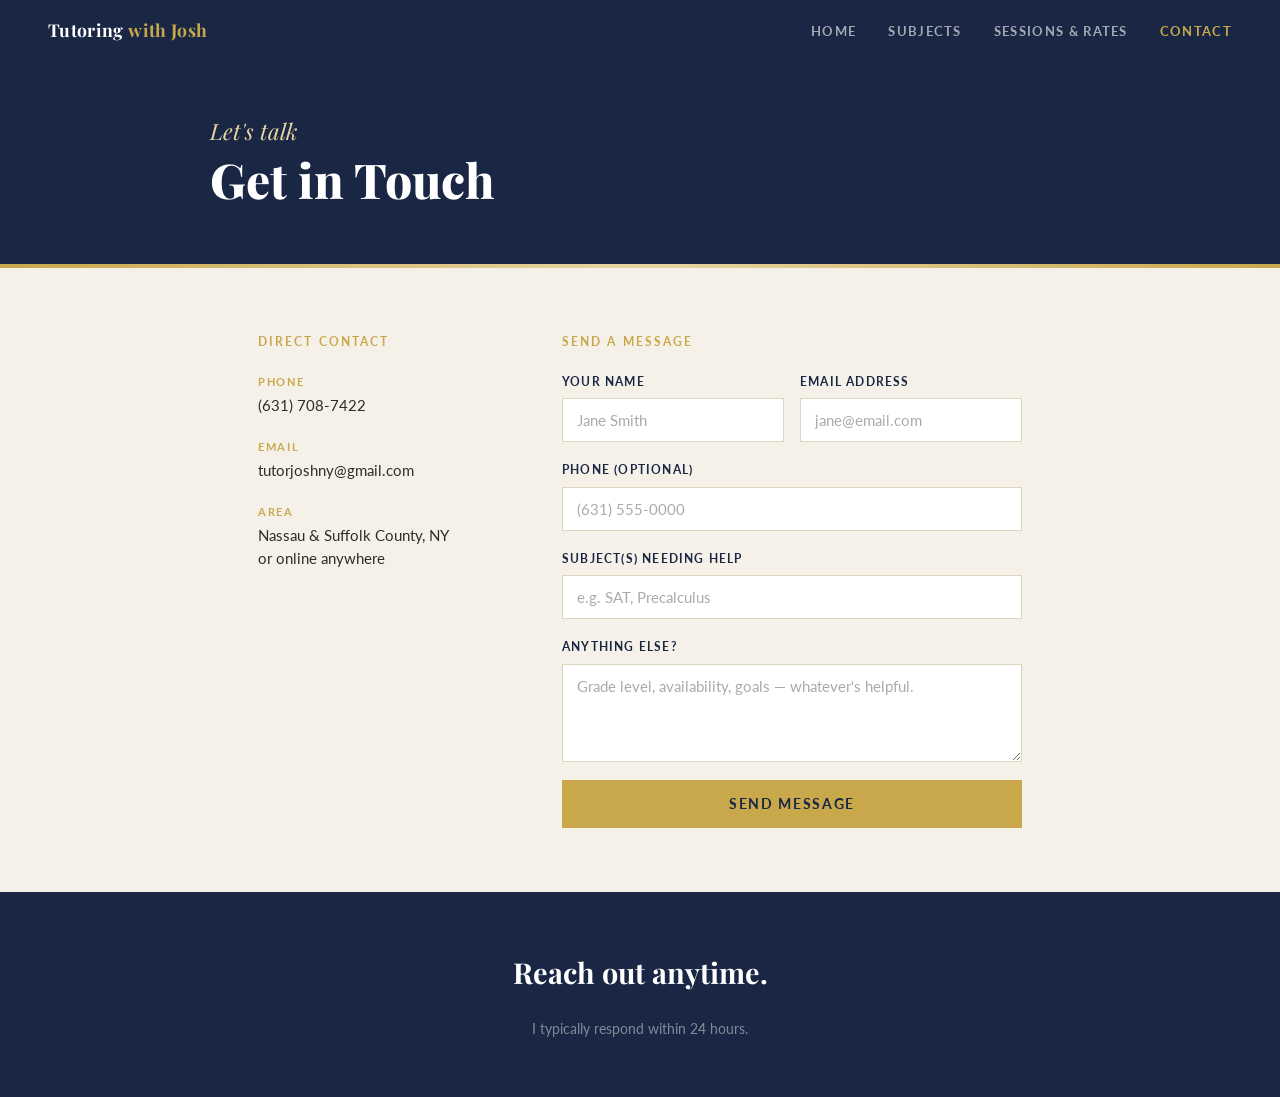
==== contact.html @ 734ff3a3 "Update contact.html" ====
<!DOCTYPE html>
<html lang="en">
<head>
  <meta charset="UTF-8" />
  <meta name="viewport" content="width=device-width, initial-scale=1.0" />
  <title>Contact | Tutoring with Josh</title>
  <link rel="preconnect" href="https://fonts.googleapis.com" />
  <link rel="preconnect" href="https://fonts.gstatic.com" crossorigin />
  <link href="https://fonts.googleapis.com/css2?family=Playfair+Display:ital,wght@0,700;0,800;1,400;1,600&family=Lato:wght@300;400;700&display=swap" rel="stylesheet" />
  <link rel="stylesheet" href="style.css" />
</head>
<body>

  <nav>
    <a class="nav-brand" href="index.html">Tutoring <span>with Josh</span></a>
    <ul class="nav-links">
      <li><a href="index.html">Home</a></li>
      <li><a href="subjects.html">Subjects</a></li>
      <li><a href="sessions.html">Sessions &amp; Rates</a></li>
      <li><a href="contact.html" class="active">Contact</a></li>
    </ul>
  </nav>

  <section class="page-hero">
    <div class="hero-inner">
      <div class="hero-eyebrow">Let's talk</div>
      <h1 class="hero-title" style="font-size: clamp(2rem, 4vw, 3rem);">Get in Touch</h1>
    </div>
  </section>

  <main class="main">
    <div class="contact-layout">

      <div class="contact-info">
        <p class="section-label">Direct Contact</p>
        <ul class="contact-list">
          <li class="contact-row">
            <span class="contact-label">Phone</span>
            <a class="contact-value" href="tel:6317087422">(631) 708-7422</a>
          </li>
          <li class="contact-row">
            <span class="contact-label">Email</span>
            <a class="contact-value" href="mailto:tutorjoshny@gmail.com">tutorjoshny@gmail.com</a>
          </li>
          <li class="contact-row">
            <span class="contact-label">Area</span>
            <span class="contact-value">Nassau &amp; Suffolk County, NY<br/>or online anywhere</span>
          </li>
        </ul>
      </div>

      <div class="contact-form-wrap">
        <p class="section-label">Send a Message</p>
        <form action="https://api.web3forms.com/submit" method="POST" class="contact-form">
          <input type="hidden" name="access_key" value="3a1e48f5-1595-4da3-b4a2-e59e41908c08" />
          <input type="hidden" name="subject" value="New Tutoring Inquiry" />
          <input type="hidden" name="redirect" value="false" />

          <div class="field-row">
            <div class="field">
              <label for="name">Your Name</label>
              <input type="text" id="name" name="name" placeholder="Jane Smith" required />
            </div>
            <div class="field">
              <label for="email">Email Address</label>
              <input type="email" id="email" name="email" placeholder="jane@email.com" required />
            </div>
          </div>

          <div class="field">
            <label for="phone">Phone (optional)</label>
            <input type="tel" id="phone" name="phone" placeholder="(631) 555-0000" />
          </div>

          <div class="field">
            <label for="subject">Subject(s) Needing Help</label>
            <input type="text" id="subject-help" name="subject_help" placeholder="e.g. SAT, Precalculus" />
          </div>

          <div class="field">
            <label for="message">Anything else?</label>
            <textarea id="message" name="message" rows="4" placeholder="Grade level, availability, goals — whatever's helpful."></textarea>
          </div>

          <button type="submit" class="btn btn-submit">Send Message</button>
        </form>
      </div>

    </div>
  </main>

  <footer>
    <div class="footer-inner footer-simple">
      <p class="footer-headline">Reach out anytime.</p>
      <p style="color:rgba(255,255,255,0.45); font-size:0.9rem; margin-top:8px;">I typically respond within 24 hours.</p>
    </div>
  </footer>

</body>
</html>
---- style.css ----
*, *::before, *::after { box-sizing: border-box; margin: 0; padding: 0; }

:root {
  --navy: #1a2744;
  --navy-light: #243058;
  --gold: #c9a84c;
  --gold-light: #e8d5a3;
  --cream: #f5f1e8;
  --white: #ffffff;
  --text: #2c2c2c;
  --text-muted: #666;
  --border: #ddd5c0;
}

html { scroll-behavior: smooth; }

body {
  font-family: 'Lato', sans-serif;
  color: var(--text);
  background: var(--cream);
  font-size: 16px;
  line-height: 1.7;
}

/* ── NAV ── */
nav {
  background: var(--navy);
  position: sticky;
  top: 0;
  z-index: 100;
  display: flex;
  justify-content: space-between;
  align-items: center;
  padding: 0 48px;
  height: 60px;
}

.nav-brand {
  font-family: 'Playfair Display', serif;
  color: var(--white);
  font-size: 1.1rem;
  font-weight: 700;
  letter-spacing: 0.02em;
  text-decoration: none;
}

.nav-brand span { color: var(--gold); }

.nav-links {
  display: flex;
  gap: 32px;
  list-style: none;
}

.nav-links a {
  color: rgba(255,255,255,0.6);
  text-decoration: none;
  font-size: 0.82rem;
  font-weight: 700;
  letter-spacing: 0.1em;
  text-transform: uppercase;
  transition: color 0.2s;
}

.nav-links a:hover,
.nav-links a.active { color: var(--gold); }

/* ── HERO ── */
.hero {
  background: var(--navy);
  padding: 80px 48px 72px;
  position: relative;
  overflow: hidden;
}

.hero::after {
  content: '';
  position: absolute;
  bottom: 0; left: 0; right: 0;
  height: 4px;
  background: linear-gradient(90deg, var(--gold), var(--gold-light), var(--gold));
}

.page-hero {
  background: var(--navy);
  padding: 52px 48px 48px;
  position: relative;
}

.page-hero::after {
  content: '';
  position: absolute;
  bottom: 0; left: 0; right: 0;
  height: 4px;
  background: linear-gradient(90deg, var(--gold), var(--gold-light), var(--gold));
}

.hero-inner {
  max-width: 860px;
  margin: 0 auto;
}

.hero-eyebrow {
  font-family: 'Playfair Display', serif;
  font-style: italic;
  color: var(--gold-light);
  font-size: 1.4rem;
  font-weight: 400;
  margin-bottom: 4px;
  opacity: 0;
  animation: fadeUp 0.6s 0.1s forwards;
}

.hero-title {
  font-family: 'Playfair Display', serif;
  font-size: clamp(2.6rem, 5vw, 3.8rem);
  font-weight: 800;
  color: var(--white);
  line-height: 1.05;
  margin-bottom: 16px;
  opacity: 0;
  animation: fadeUp 0.6s 0.25s forwards;
}

.hero-title span { color: var(--gold); }

.hero-sub {
  color: rgba(255,255,255,0.6);
  font-size: 1rem;
  font-weight: 300;
  letter-spacing: 0.08em;
  text-transform: uppercase;
  opacity: 0;
  animation: fadeUp 0.6s 0.4s forwards;
}

.hero-cta {
  margin-top: 36px;
  opacity: 0;
  animation: fadeUp 0.6s 0.55s forwards;
}

@keyframes fadeUp {
  from { opacity: 0; transform: translateY(18px); }
  to   { opacity: 1; transform: translateY(0); }
}

/* ── BUTTONS ── */
.btn {
  display: inline-block;
  background: var(--gold);
  color: var(--navy);
  font-family: 'Lato', sans-serif;
  font-weight: 700;
  font-size: 0.82rem;
  letter-spacing: 0.12em;
  text-transform: uppercase;
  text-decoration: none;
  padding: 14px 32px;
  border: none;
  cursor: pointer;
  transition: background 0.2s, transform 0.15s;
}

.btn:hover {
  background: var(--gold-light);
  transform: translateY(-1px);
}

.btn-outline {
  background: transparent;
  color: var(--white);
  border: 1px solid rgba(255,255,255,0.35);
  margin-left: 12px;
}

.btn-outline:hover {
  background: rgba(255,255,255,0.08);
  transform: translateY(-1px);
}

.btn-dark {
  background: var(--navy);
  color: var(--white);
}

.btn-dark:hover { background: var(--navy-light); }

.btn-submit {
  width: 100%;
  padding: 16px;
  font-size: 0.85rem;
}

/* ── TESTIMONIAL ── */
.testimonial-band {
  background: var(--white);
  padding: 48px;
  border-bottom: 1px solid var(--border);
}

.testimonial-inner {
  max-width: 860px;
  margin: 0 auto;
  display: flex;
  gap: 24px;
  align-items: flex-start;
}

.testimonial-bar {
  width: 4px;
  min-height: 80px;
  background: var(--gold);
  flex-shrink: 0;
  margin-top: 4px;
}

.testimonial-text {
  font-family: 'Playfair Display', serif;
  font-style: italic;
  font-size: 1.15rem;
  color: #333;
  line-height: 1.7;
}

.testimonial-attr {
  margin-top: 12px;
  font-size: 0.75rem;
  font-weight: 700;
  letter-spacing: 0.12em;
  text-transform: uppercase;
  color: var(--gold);
}

/* ── MAIN ── */
.main {
  max-width: 860px;
  margin: 0 auto;
  padding: 64px 48px;
}

.section-label {
  font-size: 0.72rem;
  font-weight: 700;
  letter-spacing: 0.18em;
  text-transform: uppercase;
  color: var(--gold);
  margin-bottom: 20px;
}

.section-intro {
  color: #444;
  font-size: 0.95rem;
  margin-bottom: 24px;
}

.divider {
  height: 1px;
  background: var(--border);
  margin: 0 0 56px;
}

.content-section { margin-bottom: 56px; }

/* ── ABOUT ── */
.about-text p {
  color: #444;
  font-size: 0.97rem;
  line-height: 1.8;
  margin-bottom: 14px;
}

.about-text p:last-of-type { margin-bottom: 0; }

/* ── SUBJECTS ── */
.services-grid {
  display: grid;
  grid-template-columns: 1fr 1fr;
  gap: 48px;
  align-items: start;
}

.services-heading {
  font-family: 'Playfair Display', serif;
  font-size: 1rem;
  font-weight: 700;
  color: var(--navy);
  margin-bottom: 16px;
}

.pill-row {
  display: flex;
  flex-wrap: wrap;
  gap: 10px;
}

.pill {
  background: var(--navy);
  color: var(--white);
  font-size: 0.82rem;
  font-weight: 700;
  letter-spacing: 0.04em;
  padding: 9px 18px;
}

.pill--gold {
  background: rgba(26, 39, 68, 0.28);
  color: var(--navy);
  border: 1.5px solid var(--gold);
}

.approach-text {
  font-size: 0.92rem;
  color: #444;
  line-height: 1.75;
}

/* ── SESSION FORMAT ── */
.format-grid {
  display: grid;
  grid-template-columns: 1fr 1fr;
  gap: 16px;
}

.format-card {
  background: var(--white);
  border: 1px solid var(--border);
  padding: 28px 24px;
  transition: border-color 0.2s;
}

.format-card:hover { border-color: var(--gold); }

.format-title {
  font-family: 'Playfair Display', serif;
  font-size: 1.1rem;
  font-weight: 700;
  color: var(--navy);
  margin-bottom: 8px;
}

.format-desc {
  font-size: 0.9rem;
  color: var(--text-muted);
  line-height: 1.6;
}

.area-list {
  list-style: none;
  margin-top: 12px;
  display: flex;
  flex-direction: column;
  gap: 6px;
}

.area-list li {
  font-size: 0.87rem;
  color: var(--text-muted);
  line-height: 1.5;
}

.area-county-inline {
  font-weight: 700;
  color: var(--navy);
}

/* ── RATES ── */
.rates-grid {
  display: grid;
  grid-template-columns: repeat(3, 1fr);
  gap: 16px;
}

.rate-card {
  background: var(--white);
  border: 1px solid var(--border);
  padding: 28px 24px;
  display: flex;
  flex-direction: column;
  align-items: center;
  text-align: center;
}

.rate-card--highlight {
  border-color: var(--gold);
  background: var(--cream);
}

.rate-title {
  font-family: 'Playfair Display', serif;
  font-size: 1.05rem;
  font-weight: 700;
  color: var(--navy);
  margin-bottom: 6px;
}

.rate-duration {
  font-size: 0.75rem;
  font-weight: 700;
  letter-spacing: 0.08em;
  text-transform: uppercase;
  color: var(--gold);
  margin-bottom: 12px;
}

.rate-desc {
  font-size: 0.88rem;
  color: var(--text-muted);
  line-height: 1.6;
  flex: 1;
}

/* ── CONTACT ── */
.contact-layout {
  display: grid;
  grid-template-columns: 240px 1fr;
  gap: 64px;
  align-items: start;
}

.contact-list {
  list-style: none;
  display: flex;
  flex-direction: column;
  gap: 20px;
}

.contact-row {
  display: flex;
  flex-direction: column;
  gap: 3px;
}

.contact-label {
  font-size: 0.7rem;
  font-weight: 700;
  letter-spacing: 0.15em;
  text-transform: uppercase;
  color: var(--gold);
}

.contact-value {
  color: var(--text);
  font-size: 0.95rem;
  text-decoration: none;
  line-height: 1.5;
}

a.contact-value:hover { color: var(--navy); text-decoration: underline; }

/* ── FORM ── */
.contact-form {
  display: flex;
  flex-direction: column;
  gap: 18px;
}

.field-row {
  display: grid;
  grid-template-columns: 1fr 1fr;
  gap: 16px;
}

.field {
  display: flex;
  flex-direction: column;
  gap: 6px;
}

.field label {
  font-size: 0.75rem;
  font-weight: 700;
  letter-spacing: 0.1em;
  text-transform: uppercase;
  color: var(--navy);
}

.field input,
.field textarea {
  background: var(--white);
  border: 1px solid var(--border);
  padding: 12px 14px;
  font-family: 'Lato', sans-serif;
  font-size: 0.95rem;
  color: var(--text);
  outline: none;
  transition: border-color 0.2s;
  width: 100%;
}

.field input:focus,
.field textarea:focus { border-color: var(--gold); }

.field input::placeholder,
.field textarea::placeholder { color: #aaa; }

.field textarea { resize: vertical; }

/* ── FOOTER ── */
footer {
  background: var(--navy);
  padding: 56px 48px;
}

.footer-inner {
  max-width: 860px;
  margin: 0 auto;
}

.footer-simple { text-align: center; }

.footer-headline {
  font-family: 'Playfair Display', serif;
  font-size: 1.8rem;
  font-weight: 700;
  color: var(--white);
  margin-bottom: 20px;
}

/* ── RESPONSIVE ── */
@media (max-width: 700px) {
  nav { padding: 0 20px; }
  .nav-links { gap: 14px; }
  .nav-links a { font-size: 0.75rem; }
  .hero, .page-hero { padding: 52px 24px 48px; }
  .testimonial-band { padding: 36px 24px; }
  .main { padding: 48px 24px; }
  .services-grid { grid-template-columns: 1fr; gap: 32px; }
  .format-grid { grid-template-columns: 1fr; }
  .rates-grid { grid-template-columns: 1fr; }
  .contact-layout { grid-template-columns: 1fr; gap: 40px; }
  .field-row { grid-template-columns: 1fr; }
  footer { padding: 48px 24px; }
  .btn-outline { margin-left: 0; margin-top: 10px; display: block; text-align: center; }
}
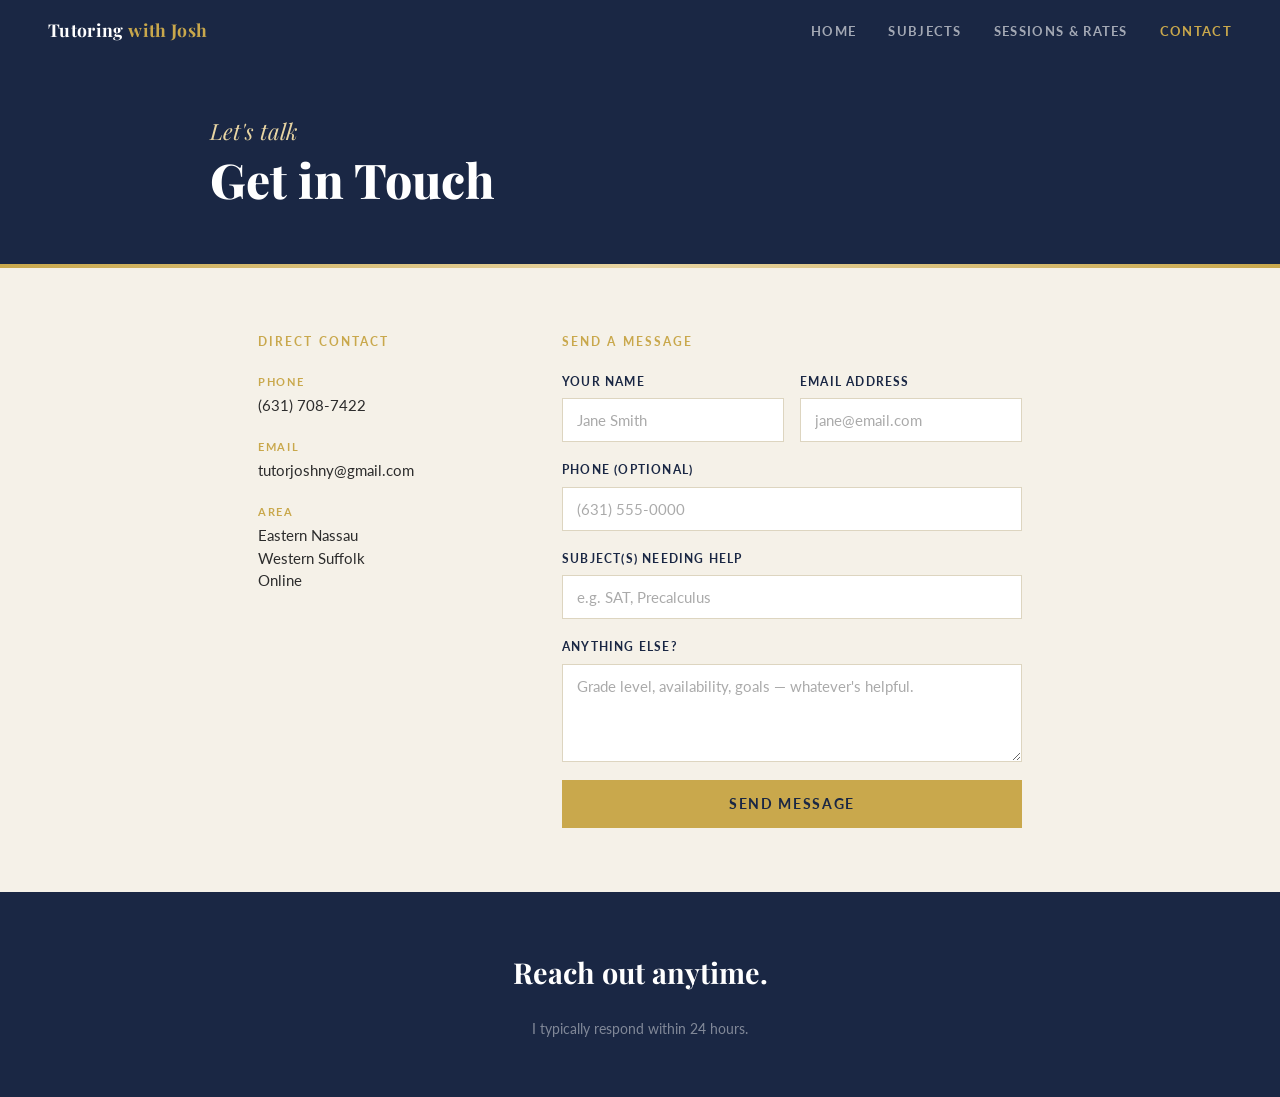
==== commit fcf38b3e: "Update contact.html" ====
--- a/contact.html
+++ b/contact.html
@@ -44,7 +44,7 @@
           </li>
           <li class="contact-row">
             <span class="contact-label">Area</span>
-            <span class="contact-value">Nassau &amp; Suffolk County, NY<br/>or online anywhere</span>
+            <span class="contact-value">Eastern Nassau <br> Western Suffolk <br/> Online </span>
           </li>
         </ul>
       </div>
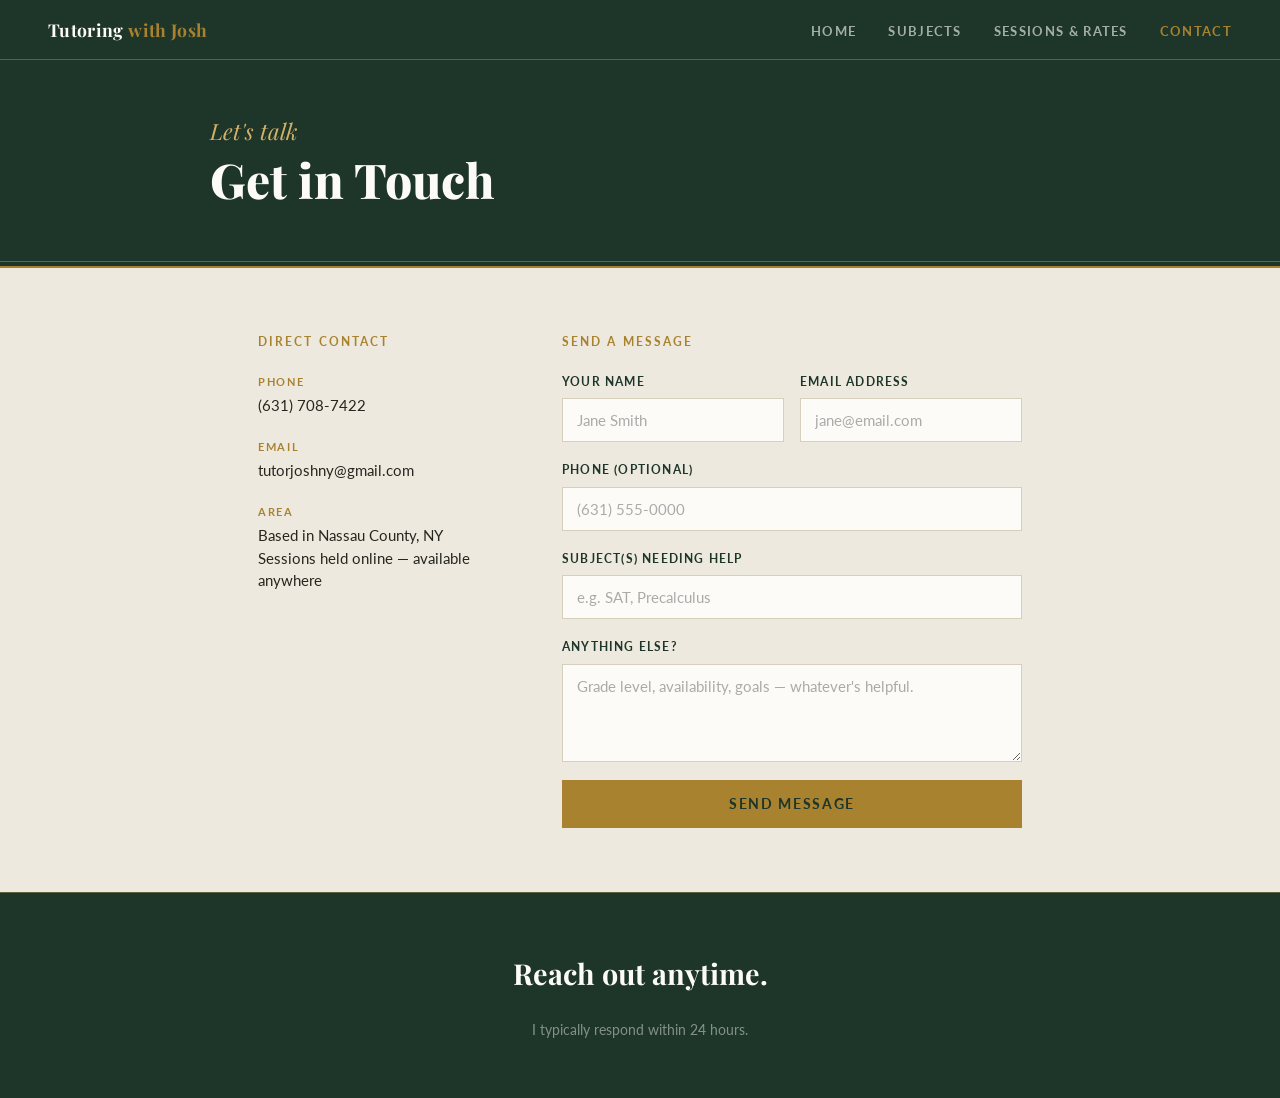
==== commit 9cf59846: "Add files via upload" ====
--- a/contact.html
+++ b/contact.html
@@ -44,7 +44,7 @@
           </li>
           <li class="contact-row">
             <span class="contact-label">Area</span>
-            <span class="contact-value">Eastern Nassau <br> Western Suffolk <br/> Online </span>
+            <span class="contact-value">Based in Nassau County, NY <br/> Sessions held online — available anywhere</span>
           </li>
         </ul>
       </div>
--- a/style.css
+++ b/style.css
@@ -1,15 +1,15 @@
 *, *::before, *::after { box-sizing: border-box; margin: 0; padding: 0; }
 
 :root {
-  --navy: #1a2744;
-  --navy-light: #243058;
-  --gold: #c9a84c;
-  --gold-light: #e8d5a3;
-  --cream: #f5f1e8;
-  --white: #ffffff;
-  --text: #2c2c2c;
-  --text-muted: #666;
-  --border: #ddd5c0;
+  --navy: #1e3629;
+  --navy-light: #2c4d3d;
+  --gold: #a9822f;
+  --gold-light: #d3b168;
+  --cream: #ede9df;
+  --white: #fcfbf8;
+  --text: #262620;
+  --text-muted: #6b6355;
+  --border: #d6cfbc;
 }
 
 html { scroll-behavior: smooth; }
@@ -17,14 +17,15 @@
 body {
   font-family: 'Lato', sans-serif;
   color: var(--text);
-  background: var(--cream);
+  background-color: var(--cream);
   font-size: 16px;
   line-height: 1.7;
 }
 
 /* ── NAV ── */
 nav {
-  background: var(--navy);
+  background-color: var(--navy);
+  border-bottom: 1px solid rgba(211,177,104,0.35);
   position: sticky;
   top: 0;
   z-index: 100;
@@ -67,32 +68,56 @@
 
 /* ── HERO ── */
 .hero {
-  background: var(--navy);
+  background-color: var(--navy);
+  background-image: url('marble-dark.png');
+  background-size: cover;
+  background-position: center;
+  background-repeat: no-repeat;
   padding: 80px 48px 72px;
   position: relative;
   overflow: hidden;
+}
+
+.hero::before {
+  content: '';
+  position: absolute;
+  bottom: 6px; left: 0; right: 0;
+  height: 1px;
+  background: rgba(211,177,104,0.4);
 }
 
 .hero::after {
   content: '';
   position: absolute;
   bottom: 0; left: 0; right: 0;
-  height: 4px;
-  background: linear-gradient(90deg, var(--gold), var(--gold-light), var(--gold));
+  height: 2px;
+  background: var(--gold);
 }
 
 .page-hero {
-  background: var(--navy);
+  background-color: var(--navy);
+  background-image: url('marble-dark.png');
+  background-size: cover;
+  background-position: center;
+  background-repeat: no-repeat;
   padding: 52px 48px 48px;
   position: relative;
+}
+
+.page-hero::before {
+  content: '';
+  position: absolute;
+  bottom: 6px; left: 0; right: 0;
+  height: 1px;
+  background: rgba(211,177,104,0.4);
 }
 
 .page-hero::after {
   content: '';
   position: absolute;
   bottom: 0; left: 0; right: 0;
-  height: 4px;
-  background: linear-gradient(90deg, var(--gold), var(--gold-light), var(--gold));
+  height: 2px;
+  background: var(--gold);
 }
 
 .hero-inner {
@@ -207,6 +232,20 @@
   align-items: flex-start;
 }
 
+.testimonials-grid {
+  max-width: 1040px;
+  margin: 0 auto;
+  display: grid;
+  grid-template-columns: repeat(3, 1fr);
+  gap: 32px;
+}
+
+.testimonial-card {
+  display: flex;
+  gap: 16px;
+  align-items: flex-start;
+}
+
 .testimonial-bar {
   width: 4px;
   min-height: 80px;
@@ -270,6 +309,39 @@
   margin-bottom: 14px;
 }
 
+.about-layout {
+  display: flex;
+  gap: 48px;
+  align-items: flex-start;
+}
+
+.about-image {
+  flex-shrink: 0;
+  width: 260px;
+}
+
+.about-image img {
+  width: 100%;
+  height: 340px;
+  object-fit: cover;
+  object-position: top;
+  border: 7px solid var(--white);
+  outline: 1px solid var(--border);
+  box-shadow: 0 4px 16px rgba(30,54,41,0.16);
+  display: block;
+}
+
+@media (max-width: 700px) {
+  .about-layout {
+    flex-direction: column;
+  }
+
+  .about-image {
+    width: 100%;
+    max-width: 320px;
+  }
+}
+
 .about-text p:last-of-type { margin-bottom: 0; }
 
 /* ── SUBJECTS ── */
@@ -326,7 +398,8 @@
   background: var(--white);
   border: 1px solid var(--border);
   padding: 28px 24px;
-  transition: border-color 0.2s;
+  box-shadow: 0 1px 4px rgba(30,54,41,0.06);
+  transition: border-color 0.2s, box-shadow 0.2s;
 }
 
 .format-card:hover { border-color: var(--gold); }
@@ -379,6 +452,7 @@
   flex-direction: column;
   align-items: center;
   text-align: center;
+  box-shadow: 0 1px 4px rgba(30,54,41,0.06);
 }
 
 .rate-card--highlight {
@@ -498,8 +572,13 @@
 
 /* ── FOOTER ── */
 footer {
-  background: var(--navy);
+  background-color: var(--navy);
+  background-image: url('marble-dark.png');
+  background-size: cover;
+  background-position: center;
+  background-repeat: no-repeat;
   padding: 56px 48px;
+  border-top: 1px solid rgba(211,177,104,0.35);
 }
 
 .footer-inner {
@@ -519,11 +598,14 @@
 
 /* ── RESPONSIVE ── */
 @media (max-width: 700px) {
-  nav { padding: 0 20px; }
-  .nav-links { gap: 14px; }
-  .nav-links a { font-size: 0.75rem; }
+  nav { padding: 12px 20px; height: auto; flex-wrap: wrap; gap: 8px; }
+  .nav-links { gap: 10px; }
+  .nav-links a { font-size: 0.68rem; }
   .hero, .page-hero { padding: 52px 24px 48px; }
+  .btn { text-align: center; display: block; }
+  .hero-cta { display: flex; flex-direction: column; gap: 10px; }
   .testimonial-band { padding: 36px 24px; }
+  .testimonials-grid { grid-template-columns: 1fr; gap: 28px; }
   .main { padding: 48px 24px; }
   .services-grid { grid-template-columns: 1fr; gap: 32px; }
   .format-grid { grid-template-columns: 1fr; }
@@ -531,5 +613,7 @@
   .contact-layout { grid-template-columns: 1fr; gap: 40px; }
   .field-row { grid-template-columns: 1fr; }
   footer { padding: 48px 24px; }
-  .btn-outline { margin-left: 0; margin-top: 10px; display: block; text-align: center; }
-}
+  .btn-outline { margin-left: 0; margin-top: 0; display: block; text-align: center; }
+  .about-layout { flex-direction: column; }
+  .about-image { width: 100%; max-width: 320px; }
+}
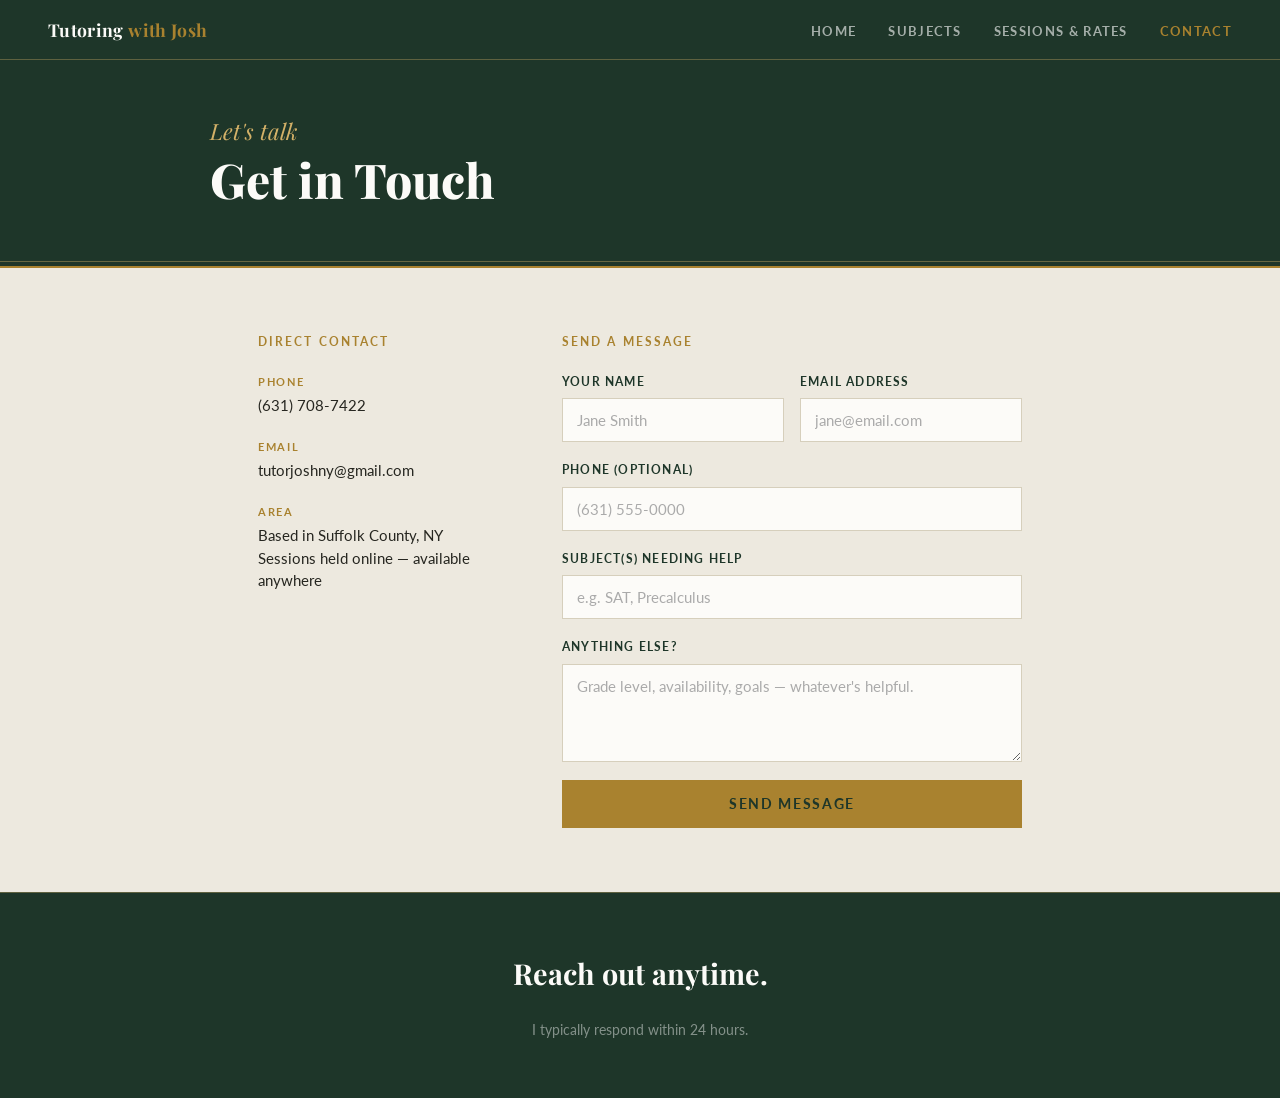
==== commit dbfaf84a: "Update contact.html" ====
--- a/contact.html
+++ b/contact.html
@@ -44,7 +44,7 @@
           </li>
           <li class="contact-row">
             <span class="contact-label">Area</span>
-            <span class="contact-value">Based in Nassau County, NY <br/> Sessions held online — available anywhere</span>
+            <span class="contact-value">Based in Suffolk County, NY <br/> Sessions held online — available anywhere</span>
           </li>
         </ul>
       </div>
--- a/style.css
+++ b/style.css
@@ -69,7 +69,7 @@
 /* ── HERO ── */
 .hero {
   background-color: var(--navy);
-  background-image: url('marble-dark.png');
+  background-image: url('marble_dark.png.jpg');
   background-size: cover;
   background-position: center;
   background-repeat: no-repeat;
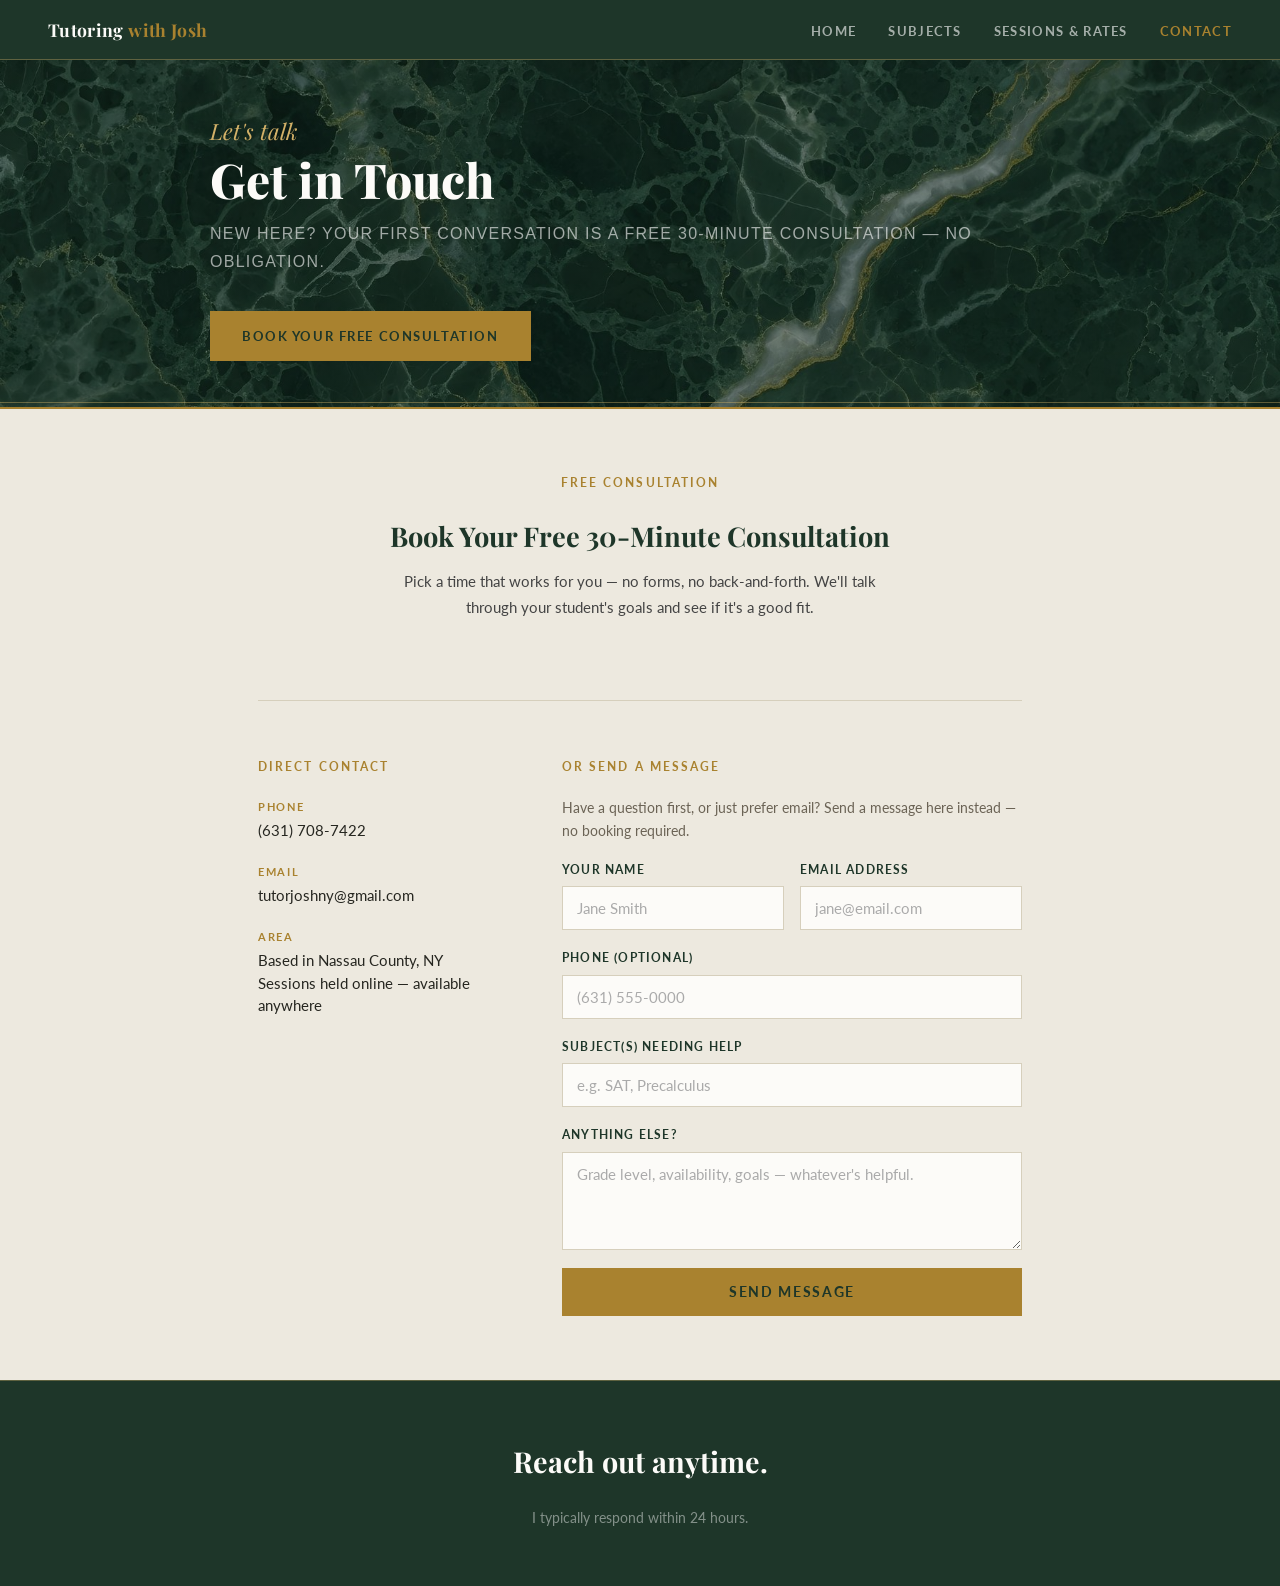
==== commit e4e0c3f1: "Add files via upload" ====
--- a/contact.html
+++ b/contact.html
@@ -25,10 +25,42 @@
     <div class="hero-inner">
       <div class="hero-eyebrow">Let's talk</div>
       <h1 class="hero-title" style="font-size: clamp(2rem, 4vw, 3rem);">Get in Touch</h1>
+      <p class="hero-sub">New here? Your first conversation is a free 30-minute consultation — no obligation.</p>
+      <div class="hero-cta">
+        <a href="#book" class="btn">Book Your Free Consultation</a>
+      </div>
     </div>
   </section>
 
   <main class="main">
+
+    <section class="content-section" id="book" style="text-align:center;">
+      <p class="section-label">Free Consultation</p>
+      <h2 class="services-heading" style="font-size:1.7rem; margin-bottom:10px;">Book Your Free 30-Minute Consultation</h2>
+      <p class="approach-text" style="max-width:520px; margin:0 auto 24px;">Pick a time that works for you — no forms, no back-and-forth. We'll talk through your student's goals and see if it's a good fit.</p>
+      <div style="display:flex; justify-content:center;">
+        <!-- Google Calendar Appointment Scheduling begin -->
+        <link href="https://calendar.google.com/calendar/scheduling-button-script.css" rel="stylesheet">
+        <script src="https://calendar.google.com/calendar/scheduling-button-script.js" async></script>
+        <script>
+        (function() {
+          var target = document.currentScript;
+          window.addEventListener('load', function() {
+            calendar.schedulingButton.load({
+              url: 'https://calendar.google.com/calendar/appointments/schedules/AcZssZ16hfTyadDiDKeo-Ryy1z4zU0WQ5nzunHLrdgZyc2hhLpg_nw2c9n1gdTldPTIu9C_6tH-KxH49?gv=true',
+              color: '#a9822f',
+              label: 'Book Your Free Consultation',
+              target,
+            });
+          });
+        })();
+        </script>
+        <!-- end Google Calendar Appointment Scheduling -->
+      </div>
+    </section>
+
+    <div class="divider"></div>
+
     <div class="contact-layout">
 
       <div class="contact-info">
@@ -44,13 +76,14 @@
           </li>
           <li class="contact-row">
             <span class="contact-label">Area</span>
-            <span class="contact-value">Based in Suffolk County, NY <br/> Sessions held online — available anywhere</span>
+            <span class="contact-value">Based in Nassau County, NY <br/> Sessions held online — available anywhere</span>
           </li>
         </ul>
       </div>
 
       <div class="contact-form-wrap">
-        <p class="section-label">Send a Message</p>
+        <p class="section-label">Or Send a Message</p>
+        <p class="rate-desc" style="margin-bottom:18px;">Have a question first, or just prefer email? Send a message here instead — no booking required.</p>
         <form action="https://api.web3forms.com/submit" method="POST" class="contact-form">
           <input type="hidden" name="access_key" value="3a1e48f5-1595-4da3-b4a2-e59e41908c08" />
           <input type="hidden" name="subject" value="New Tutoring Inquiry" />
--- a/style.css
+++ b/style.css
@@ -69,7 +69,7 @@
 /* ── HERO ── */
 .hero {
   background-color: var(--navy);
-  background-image: url('marble_dark.png.jpg');
+  background-image: linear-gradient(rgba(15,30,22,0.55), rgba(15,30,22,0.55)), url('marble-dark.jpg');
   background-size: cover;
   background-position: center;
   background-repeat: no-repeat;
@@ -96,7 +96,7 @@
 
 .page-hero {
   background-color: var(--navy);
-  background-image: url('marble-dark.png');
+  background-image: linear-gradient(rgba(15,30,22,0.55), rgba(15,30,22,0.55)), url('marble-dark.jpg');
   background-size: cover;
   background-position: center;
   background-repeat: no-repeat;
@@ -573,10 +573,6 @@
 /* ── FOOTER ── */
 footer {
   background-color: var(--navy);
-  background-image: url('marble-dark.png');
-  background-size: cover;
-  background-position: center;
-  background-repeat: no-repeat;
   padding: 56px 48px;
   border-top: 1px solid rgba(211,177,104,0.35);
 }
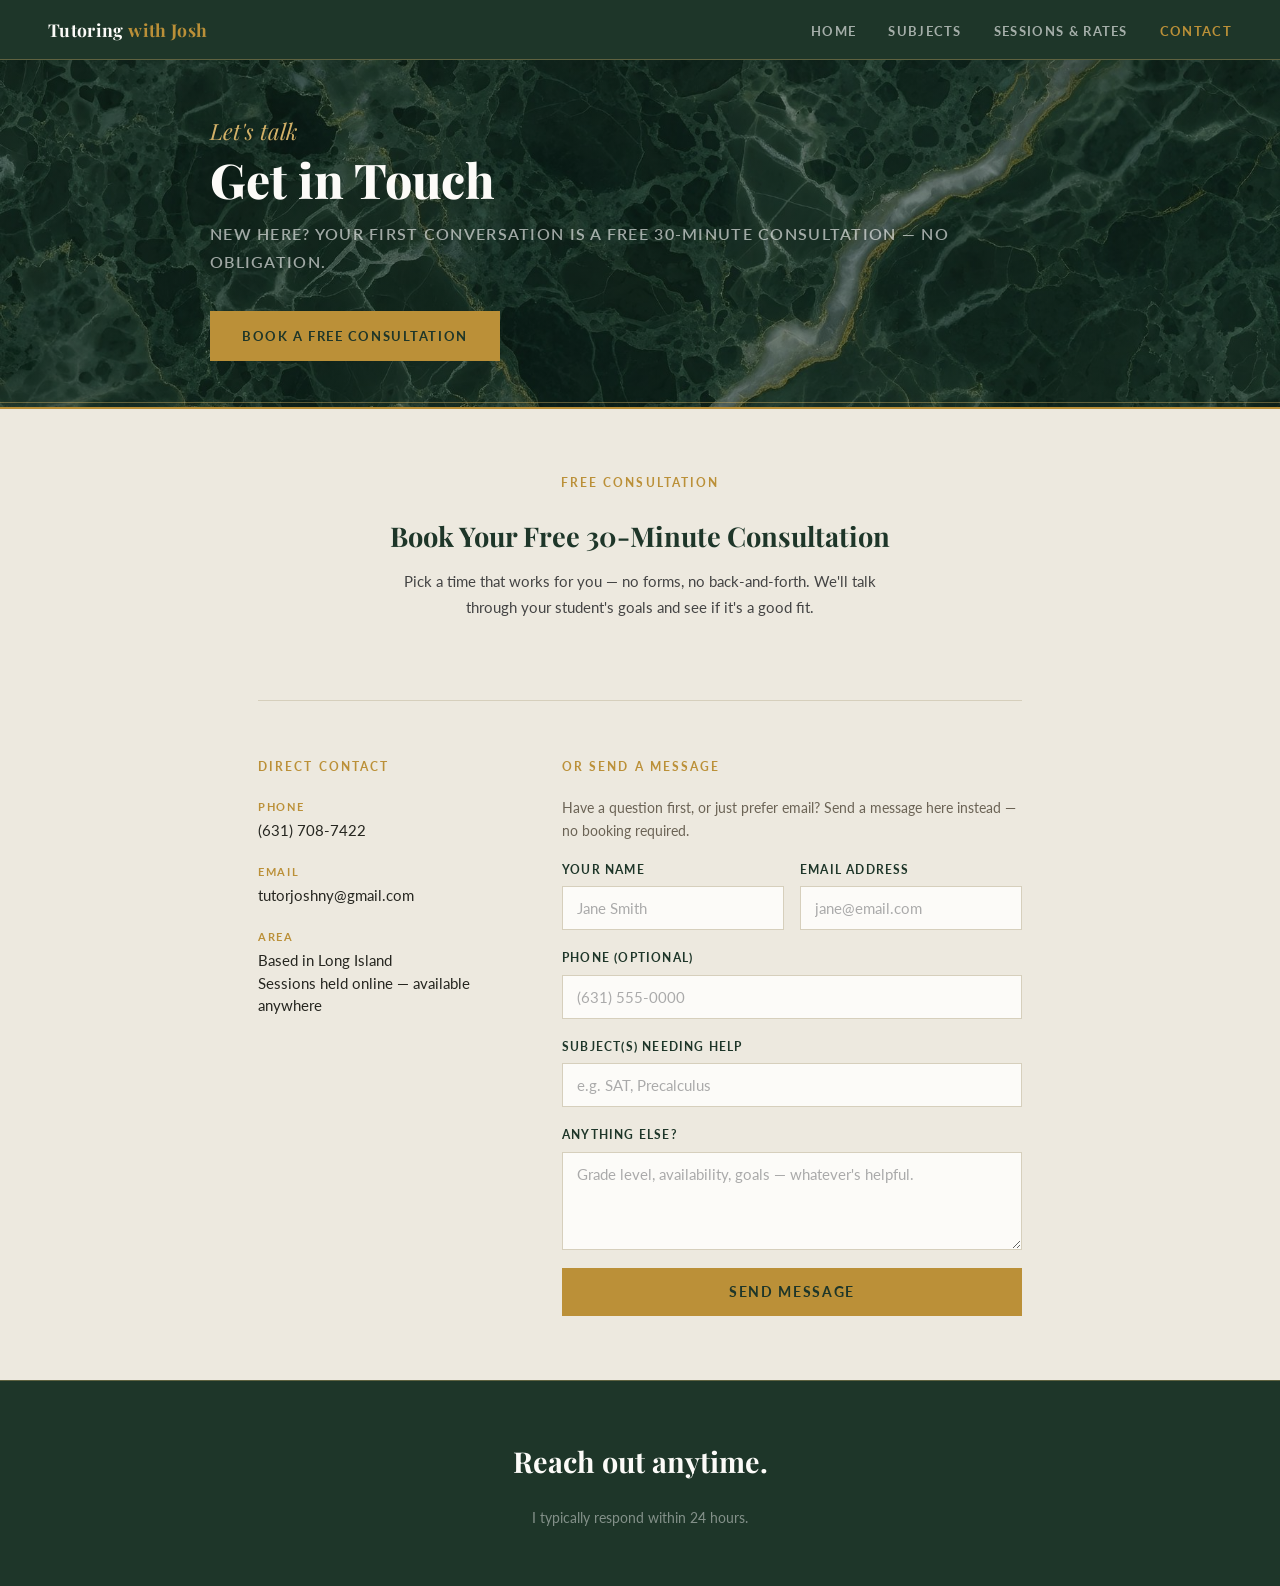
==== commit c361be47: "Update contact.html" ====
--- a/contact.html
+++ b/contact.html
@@ -27,7 +27,7 @@
       <h1 class="hero-title" style="font-size: clamp(2rem, 4vw, 3rem);">Get in Touch</h1>
       <p class="hero-sub">New here? Your first conversation is a free 30-minute consultation — no obligation.</p>
       <div class="hero-cta">
-        <a href="#book" class="btn">Book Your Free Consultation</a>
+        <a href="#book" class="btn">Book a Free Consultation</a>
       </div>
     </div>
   </section>
@@ -49,7 +49,7 @@
             calendar.schedulingButton.load({
               url: 'https://calendar.google.com/calendar/appointments/schedules/AcZssZ16hfTyadDiDKeo-Ryy1z4zU0WQ5nzunHLrdgZyc2hhLpg_nw2c9n1gdTldPTIu9C_6tH-KxH49?gv=true',
               color: '#a9822f',
-              label: 'Book Your Free Consultation',
+              label: 'Choose a Time',
               target,
             });
           });
@@ -76,7 +76,7 @@
           </li>
           <li class="contact-row">
             <span class="contact-label">Area</span>
-            <span class="contact-value">Based in Nassau County, NY <br/> Sessions held online — available anywhere</span>
+            <span class="contact-value">Based in Long Island <br/> Sessions held online — available anywhere</span>
           </li>
         </ul>
       </div>
--- a/style.css
+++ b/style.css
@@ -3,7 +3,7 @@
 :root {
   --navy: #1e3629;
   --navy-light: #2c4d3d;
-  --gold: #a9822f;
+  --gold: #bb9038;
   --gold-light: #d3b168;
   --cream: #ede9df;
   --white: #fcfbf8;
@@ -152,7 +152,7 @@
 .hero-sub {
   color: rgba(255,255,255,0.6);
   font-size: 1rem;
-  font-weight: 300;
+  font-weight: 600;
   letter-spacing: 0.08em;
   text-transform: uppercase;
   opacity: 0;
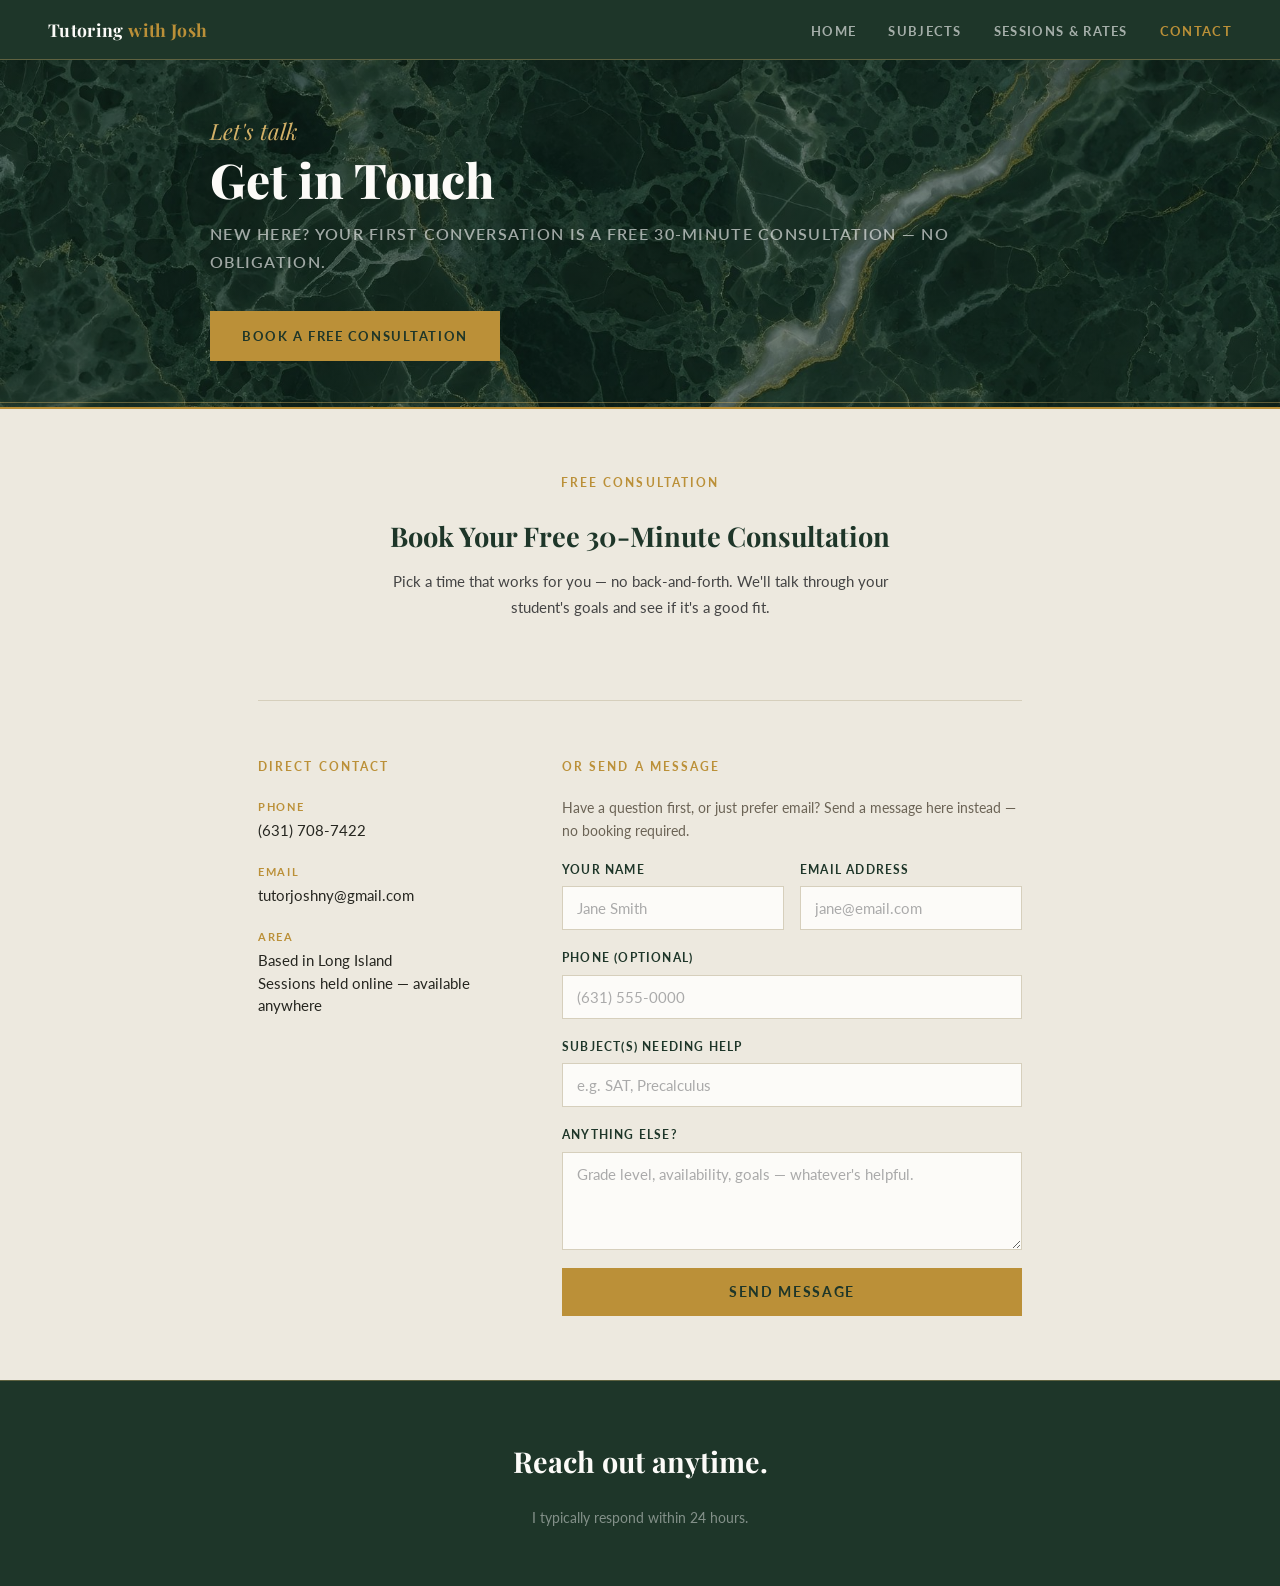
==== commit 10e4c77b: "Update contact.html" ====
--- a/contact.html
+++ b/contact.html
@@ -37,7 +37,7 @@
     <section class="content-section" id="book" style="text-align:center;">
       <p class="section-label">Free Consultation</p>
       <h2 class="services-heading" style="font-size:1.7rem; margin-bottom:10px;">Book Your Free 30-Minute Consultation</h2>
-      <p class="approach-text" style="max-width:520px; margin:0 auto 24px;">Pick a time that works for you — no forms, no back-and-forth. We'll talk through your student's goals and see if it's a good fit.</p>
+      <p class="approach-text" style="max-width:520px; margin:0 auto 24px;">Pick a time that works for you — no back-and-forth. We'll talk through your student's goals and see if it's a good fit.</p>
       <div style="display:flex; justify-content:center;">
         <!-- Google Calendar Appointment Scheduling begin -->
         <link href="https://calendar.google.com/calendar/scheduling-button-script.css" rel="stylesheet">
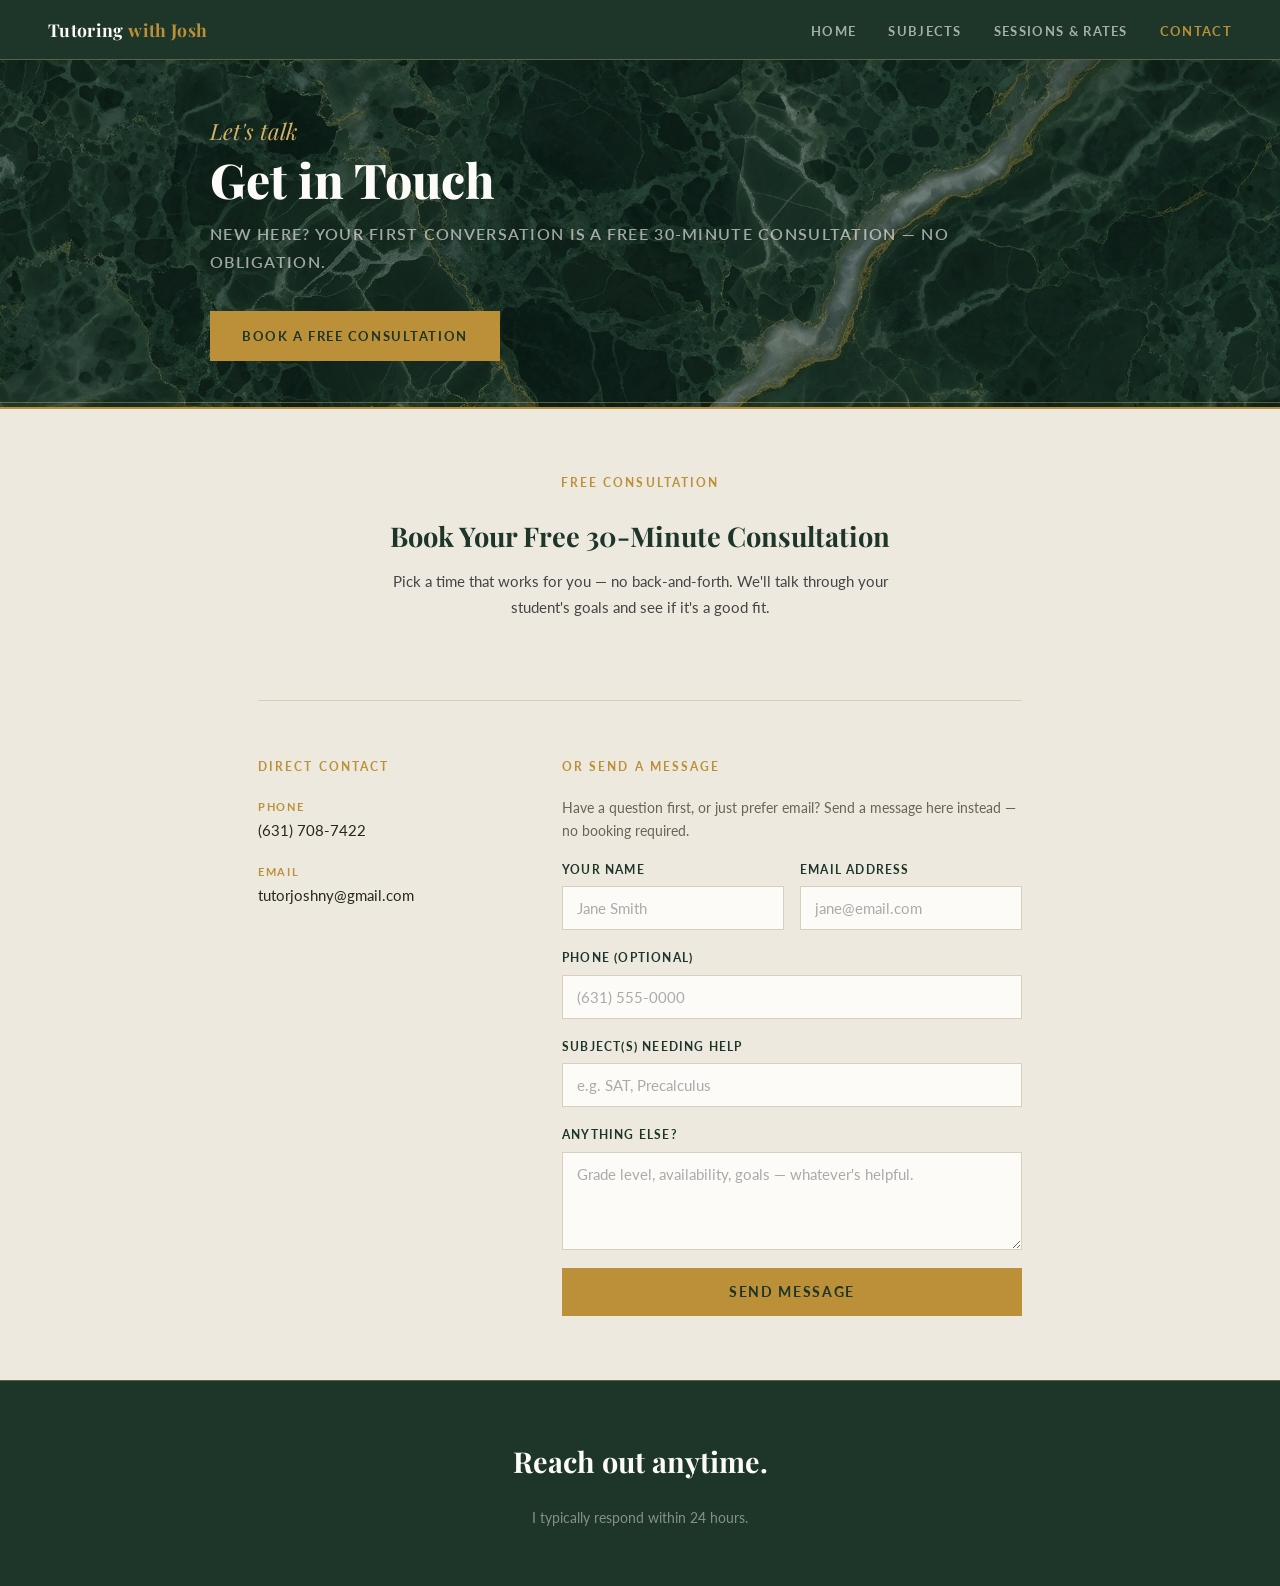
==== commit 0434901c: "Update contact.html" ====
--- a/contact.html
+++ b/contact.html
@@ -74,10 +74,6 @@
             <span class="contact-label">Email</span>
             <a class="contact-value" href="mailto:tutorjoshny@gmail.com">tutorjoshny@gmail.com</a>
           </li>
-          <li class="contact-row">
-            <span class="contact-label">Area</span>
-            <span class="contact-value">Based in Long Island <br/> Sessions held online — available anywhere</span>
-          </li>
         </ul>
       </div>
 
